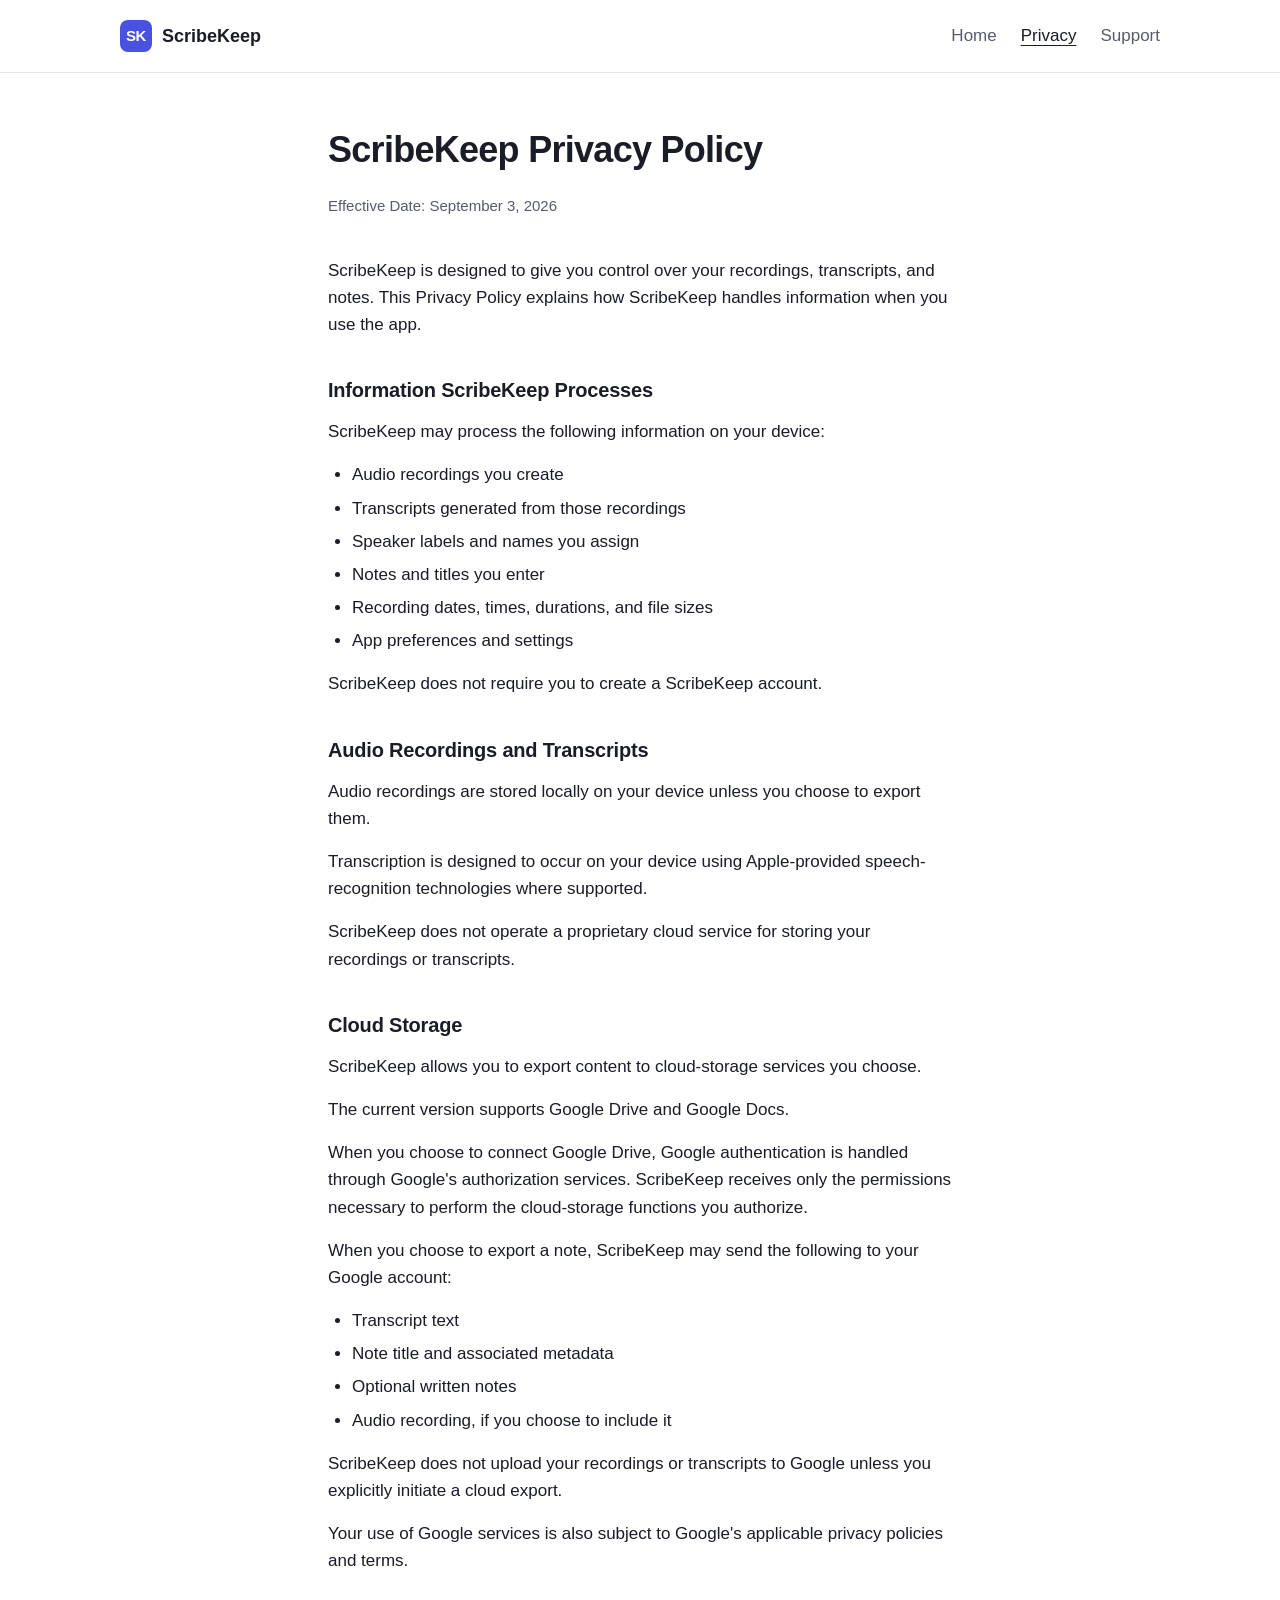
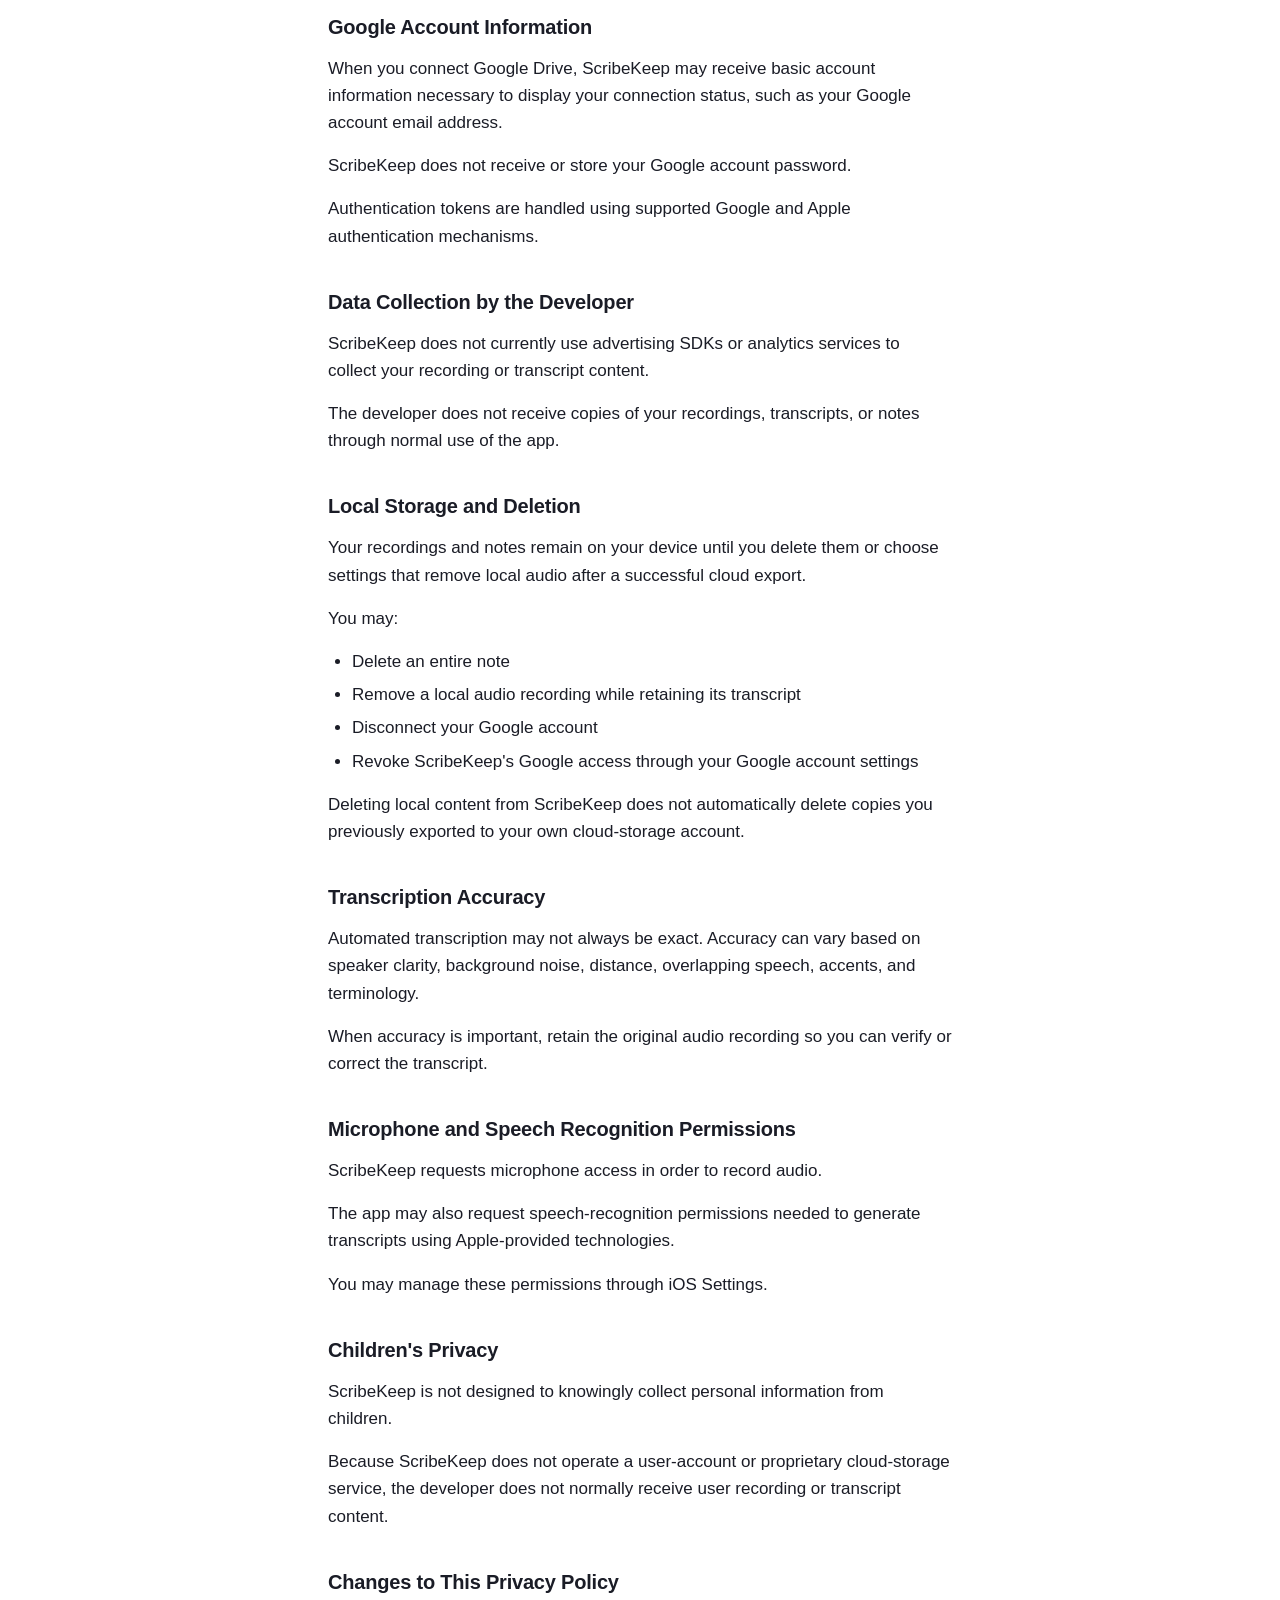
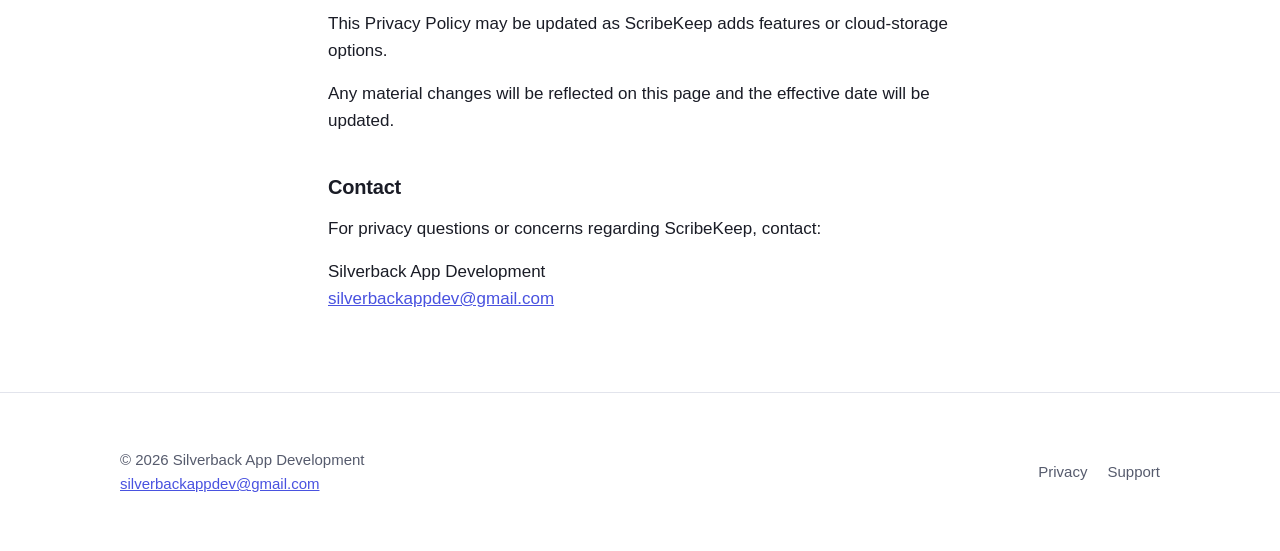
==== privacy/index.html @ 13b3b916 "Add ScribeKeep public GitHub Pages site Static HTML/CSS site with homepage, privacy policy, and supp" ====
<!DOCTYPE html>
<html lang="en">
<head>
<meta charset="UTF-8">
<meta name="viewport" content="width=device-width, initial-scale=1">
<title>ScribeKeep Privacy Policy</title>
<meta name="description" content="ScribeKeep Privacy Policy — how ScribeKeep handles recordings, transcripts, and optional cloud exports.">
<link rel="canonical" href="https://scribekeep.github.io/privacy/">
<link rel="stylesheet" href="../assets/style.css">
</head>
<body>
<a class="skip-link" href="#main">Skip to content</a>

<header class="site-header">
  <div class="container">
    <a class="brand" href="../">
      <span class="brand-mark" aria-hidden="true">SK</span>
      <span>ScribeKeep</span>
    </a>
    <nav class="site-nav" aria-label="Primary">
      <ul>
        <li><a href="../">Home</a></li>
        <li><a href="../privacy/" aria-current="page">Privacy</a></li>
        <li><a href="../support/">Support</a></li>
      </ul>
    </nav>
  </div>
</header>

<main id="main">
  <div class="page-header">
    <div class="prose">
      <h1>ScribeKeep Privacy Policy</h1>
      <p class="effective-date">Effective Date: September 3, 2026</p>
    </div>
  </div>

  <div class="prose-content">
    <div class="prose">

      <p>ScribeKeep is designed to give you control over your recordings, transcripts, and notes. This Privacy Policy explains how ScribeKeep handles information when you use the app.</p>

      <h2>Information ScribeKeep Processes</h2>
      <p>ScribeKeep may process the following information on your device:</p>
      <ul>
        <li>Audio recordings you create</li>
        <li>Transcripts generated from those recordings</li>
        <li>Speaker labels and names you assign</li>
        <li>Notes and titles you enter</li>
        <li>Recording dates, times, durations, and file sizes</li>
        <li>App preferences and settings</li>
      </ul>
      <p>ScribeKeep does not require you to create a ScribeKeep account.</p>

      <h2>Audio Recordings and Transcripts</h2>
      <p>Audio recordings are stored locally on your device unless you choose to export them.</p>
      <p>Transcription is designed to occur on your device using Apple-provided speech-recognition technologies where supported.</p>
      <p>ScribeKeep does not operate a proprietary cloud service for storing your recordings or transcripts.</p>

      <h2>Cloud Storage</h2>
      <p>ScribeKeep allows you to export content to cloud-storage services you choose.</p>
      <p>The current version supports Google Drive and Google Docs.</p>
      <p>When you choose to connect Google Drive, Google authentication is handled through Google's authorization services. ScribeKeep receives only the permissions necessary to perform the cloud-storage functions you authorize.</p>
      <p>When you choose to export a note, ScribeKeep may send the following to your Google account:</p>
      <ul>
        <li>Transcript text</li>
        <li>Note title and associated metadata</li>
        <li>Optional written notes</li>
        <li>Audio recording, if you choose to include it</li>
      </ul>
      <p>ScribeKeep does not upload your recordings or transcripts to Google unless you explicitly initiate a cloud export.</p>
      <p>Your use of Google services is also subject to Google's applicable privacy policies and terms.</p>

      <h2>Google Account Information</h2>
      <p>When you connect Google Drive, ScribeKeep may receive basic account information necessary to display your connection status, such as your Google account email address.</p>
      <p>ScribeKeep does not receive or store your Google account password.</p>
      <p>Authentication tokens are handled using supported Google and Apple authentication mechanisms.</p>

      <h2>Data Collection by the Developer</h2>
      <p>ScribeKeep does not currently use advertising SDKs or analytics services to collect your recording or transcript content.</p>
      <p>The developer does not receive copies of your recordings, transcripts, or notes through normal use of the app.</p>

      <h2>Local Storage and Deletion</h2>
      <p>Your recordings and notes remain on your device until you delete them or choose settings that remove local audio after a successful cloud export.</p>
      <p>You may:</p>
      <ul>
        <li>Delete an entire note</li>
        <li>Remove a local audio recording while retaining its transcript</li>
        <li>Disconnect your Google account</li>
        <li>Revoke ScribeKeep's Google access through your Google account settings</li>
      </ul>
      <p>Deleting local content from ScribeKeep does not automatically delete copies you previously exported to your own cloud-storage account.</p>

      <h2>Transcription Accuracy</h2>
      <p>Automated transcription may not always be exact. Accuracy can vary based on speaker clarity, background noise, distance, overlapping speech, accents, and terminology.</p>
      <p>When accuracy is important, retain the original audio recording so you can verify or correct the transcript.</p>

      <h2>Microphone and Speech Recognition Permissions</h2>
      <p>ScribeKeep requests microphone access in order to record audio.</p>
      <p>The app may also request speech-recognition permissions needed to generate transcripts using Apple-provided technologies.</p>
      <p>You may manage these permissions through iOS Settings.</p>

      <h2>Children's Privacy</h2>
      <p>ScribeKeep is not designed to knowingly collect personal information from children.</p>
      <p>Because ScribeKeep does not operate a user-account or proprietary cloud-storage service, the developer does not normally receive user recording or transcript content.</p>

      <h2>Changes to This Privacy Policy</h2>
      <p>This Privacy Policy may be updated as ScribeKeep adds features or cloud-storage options.</p>
      <p>Any material changes will be reflected on this page and the effective date will be updated.</p>

      <h2>Contact</h2>
      <p>For privacy questions or concerns regarding ScribeKeep, contact:</p>
      <p>Silverback App Development<br>
      <a href="mailto:silverbackappdev@gmail.com">silverbackappdev@gmail.com</a></p>

    </div>
  </div>
</main>

<footer class="site-footer">
  <div class="container">
    <p>© 2026 Silverback App Development<br>
    <a href="mailto:silverbackappdev@gmail.com">silverbackappdev@gmail.com</a></p>
    <ul class="footer-links">
      <li><a href="../privacy/">Privacy</a></li>
      <li><a href="../support/">Support</a></li>
    </ul>
  </div>
</footer>

</body>
</html>
---- assets/style.css ----
/* ScribeKeep — static site styles
   System font stack, semantic light/dark colors, no external dependencies. */

:root {
  --bg: #ffffff;
  --surface: #f6f7fb;
  --fg: #1a1c26;
  --fg-secondary: #565b6d;
  --accent: #4952e0;
  --accent-hover: #3a41c4;
  --accent-contrast: #ffffff;
  --border: #e2e4ec;
  --focus-ring: #4952e0;

  --max-wide: 68rem;
  --max-narrow: 42rem;
}

@media (prefers-color-scheme: dark) {
  :root {
    --bg: #0f1117;
    --surface: #171a24;
    --fg: #e9eaf2;
    --fg-secondary: #a4a9bd;
    --accent: #8b93f5;
    --accent-hover: #a5acf7;
    --accent-contrast: #12131c;
    --border: #2a2e3d;
    --focus-ring: #8b93f5;
  }
}

* {
  box-sizing: border-box;
}

html {
  color-scheme: light dark;
  -webkit-text-size-adjust: 100%;
}

body {
  margin: 0;
  background: var(--bg);
  color: var(--fg);
  font-family: -apple-system, BlinkMacSystemFont, "Segoe UI", Roboto, Helvetica, Arial, sans-serif;
  line-height: 1.6;
  font-size: 1.0625rem;
  -webkit-font-smoothing: antialiased;
}

a {
  color: var(--accent);
}

a:hover {
  color: var(--accent-hover);
}

:focus-visible {
  outline: 3px solid var(--focus-ring);
  outline-offset: 2px;
  border-radius: 2px;
}

.skip-link {
  position: absolute;
  left: -999px;
  top: auto;
  background: var(--accent);
  color: var(--accent-contrast);
  padding: 0.75rem 1.25rem;
  border-radius: 0.375rem;
  z-index: 100;
}

.skip-link:focus {
  left: 1rem;
  top: 1rem;
}

/* Header / navigation */

.site-header {
  border-bottom: 1px solid var(--border);
}

.site-header .container {
  display: flex;
  align-items: center;
  justify-content: space-between;
  padding-top: 1.25rem;
  padding-bottom: 1.25rem;
  gap: 1rem;
  flex-wrap: wrap;
}

.brand {
  display: flex;
  align-items: center;
  gap: 0.625rem;
  text-decoration: none;
  color: var(--fg);
  font-weight: 600;
  font-size: 1.125rem;
}

.brand:hover {
  color: var(--fg);
}

.brand-mark {
  display: inline-flex;
  align-items: center;
  justify-content: center;
  width: 2rem;
  height: 2rem;
  border-radius: 0.5rem;
  background: var(--accent);
  color: var(--accent-contrast);
  font-weight: 700;
  font-size: 0.9375rem;
  letter-spacing: -0.02em;
  flex-shrink: 0;
}

.site-nav ul {
  display: flex;
  gap: 1.5rem;
  list-style: none;
  margin: 0;
  padding: 0;
}

.site-nav a {
  text-decoration: none;
  color: var(--fg-secondary);
  font-weight: 500;
}

.site-nav a:hover {
  color: var(--fg);
}

.site-nav a[aria-current="page"] {
  color: var(--fg);
  text-decoration: underline;
  text-underline-offset: 0.25rem;
}

/* Layout */

.container {
  max-width: var(--max-wide);
  margin: 0 auto;
  padding: 0 1.5rem;
}

.prose {
  max-width: var(--max-narrow);
  margin: 0 auto;
  padding: 0 1.5rem;
}

main {
  display: block;
}

/* Hero */

.hero {
  padding: 4rem 0 3rem;
  text-align: center;
}

.hero h1 {
  font-size: clamp(2rem, 5vw, 2.75rem);
  margin: 0 0 0.5rem;
  letter-spacing: -0.02em;
}

.tagline {
  font-size: 1.25rem;
  color: var(--fg-secondary);
  margin: 0 0 1.75rem;
}

.hero p.lead {
  max-width: 40rem;
  margin: 0 auto 1rem;
  font-size: 1.0625rem;
  color: var(--fg-secondary);
}

.hero p.lead.emphasis {
  color: var(--fg);
  font-weight: 500;
}

.hero-actions {
  display: flex;
  gap: 0.875rem;
  justify-content: center;
  flex-wrap: wrap;
  margin-top: 2rem;
}

/* Buttons */

.btn {
  display: inline-block;
  padding: 0.75rem 1.5rem;
  border-radius: 0.5rem;
  text-decoration: none;
  font-weight: 600;
  border: 1px solid transparent;
}

.btn-primary {
  background: var(--accent);
  color: var(--accent-contrast);
}

.btn-primary:hover {
  background: var(--accent-hover);
  color: var(--accent-contrast);
}

.btn-secondary {
  background: transparent;
  color: var(--fg);
  border-color: var(--border);
}

.btn-secondary:hover {
  border-color: var(--accent);
  color: var(--fg);
}

/* Sections */

section {
  padding: 3rem 0;
  border-top: 1px solid var(--border);
}

section h2 {
  font-size: 1.625rem;
  margin: 0 0 0.5rem;
  letter-spacing: -0.01em;
}

section > .container > p.section-intro {
  color: var(--fg-secondary);
  margin: 0 0 2rem;
  max-width: 40rem;
}

.card-grid {
  display: grid;
  grid-template-columns: repeat(auto-fit, minmax(15rem, 1fr));
  gap: 1.25rem;
  margin-top: 1.75rem;
}

.card {
  background: var(--surface);
  border: 1px solid var(--border);
  border-radius: 0.75rem;
  padding: 1.5rem;
}

.card h3 {
  margin: 0 0 0.5rem;
  font-size: 1.0625rem;
}

.card p {
  margin: 0;
  color: var(--fg-secondary);
}

/* Prose content (privacy / support pages) */

.page-header {
  padding: 3rem 0 1.5rem;
}

.page-header h1 {
  font-size: clamp(1.75rem, 4vw, 2.25rem);
  margin: 0 0 0.5rem;
  letter-spacing: -0.02em;
}

.page-header .tagline {
  font-size: 1.0625rem;
  margin-bottom: 0;
}

.effective-date {
  color: var(--fg-secondary);
  font-size: 0.9375rem;
}

.prose-content {
  padding-bottom: 4rem;
}

.prose-content h2 {
  font-size: 1.25rem;
  margin: 2.25rem 0 0.75rem;
  letter-spacing: -0.01em;
}

.prose-content h2:first-child {
  margin-top: 0;
}

.prose-content p {
  margin: 0 0 1rem;
}

.prose-content ul,
.prose-content ol {
  margin: 0 0 1rem;
  padding-left: 1.5rem;
}

.prose-content li {
  margin-bottom: 0.375rem;
}

.prose-content .note {
  background: var(--surface);
  border: 1px solid var(--border);
  border-radius: 0.5rem;
  padding: 1rem 1.25rem;
  margin: 1.5rem 0;
}

.prose-content .note p:last-child {
  margin-bottom: 0;
}

/* Footer */

.site-footer {
  border-top: 1px solid var(--border);
  padding: 2.5rem 0;
  color: var(--fg-secondary);
  font-size: 0.9375rem;
}

.site-footer .container {
  display: flex;
  flex-wrap: wrap;
  gap: 0.5rem 1.5rem;
  align-items: center;
  justify-content: space-between;
}

.footer-links {
  display: flex;
  gap: 1.25rem;
  list-style: none;
  margin: 0;
  padding: 0;
}

.footer-links a {
  color: var(--fg-secondary);
  text-decoration: none;
}

.footer-links a:hover {
  color: var(--fg);
  text-decoration: underline;
}

@media (max-width: 40rem) {
  .site-footer .container {
    flex-direction: column;
    align-items: flex-start;
    text-align: left;
  }
}
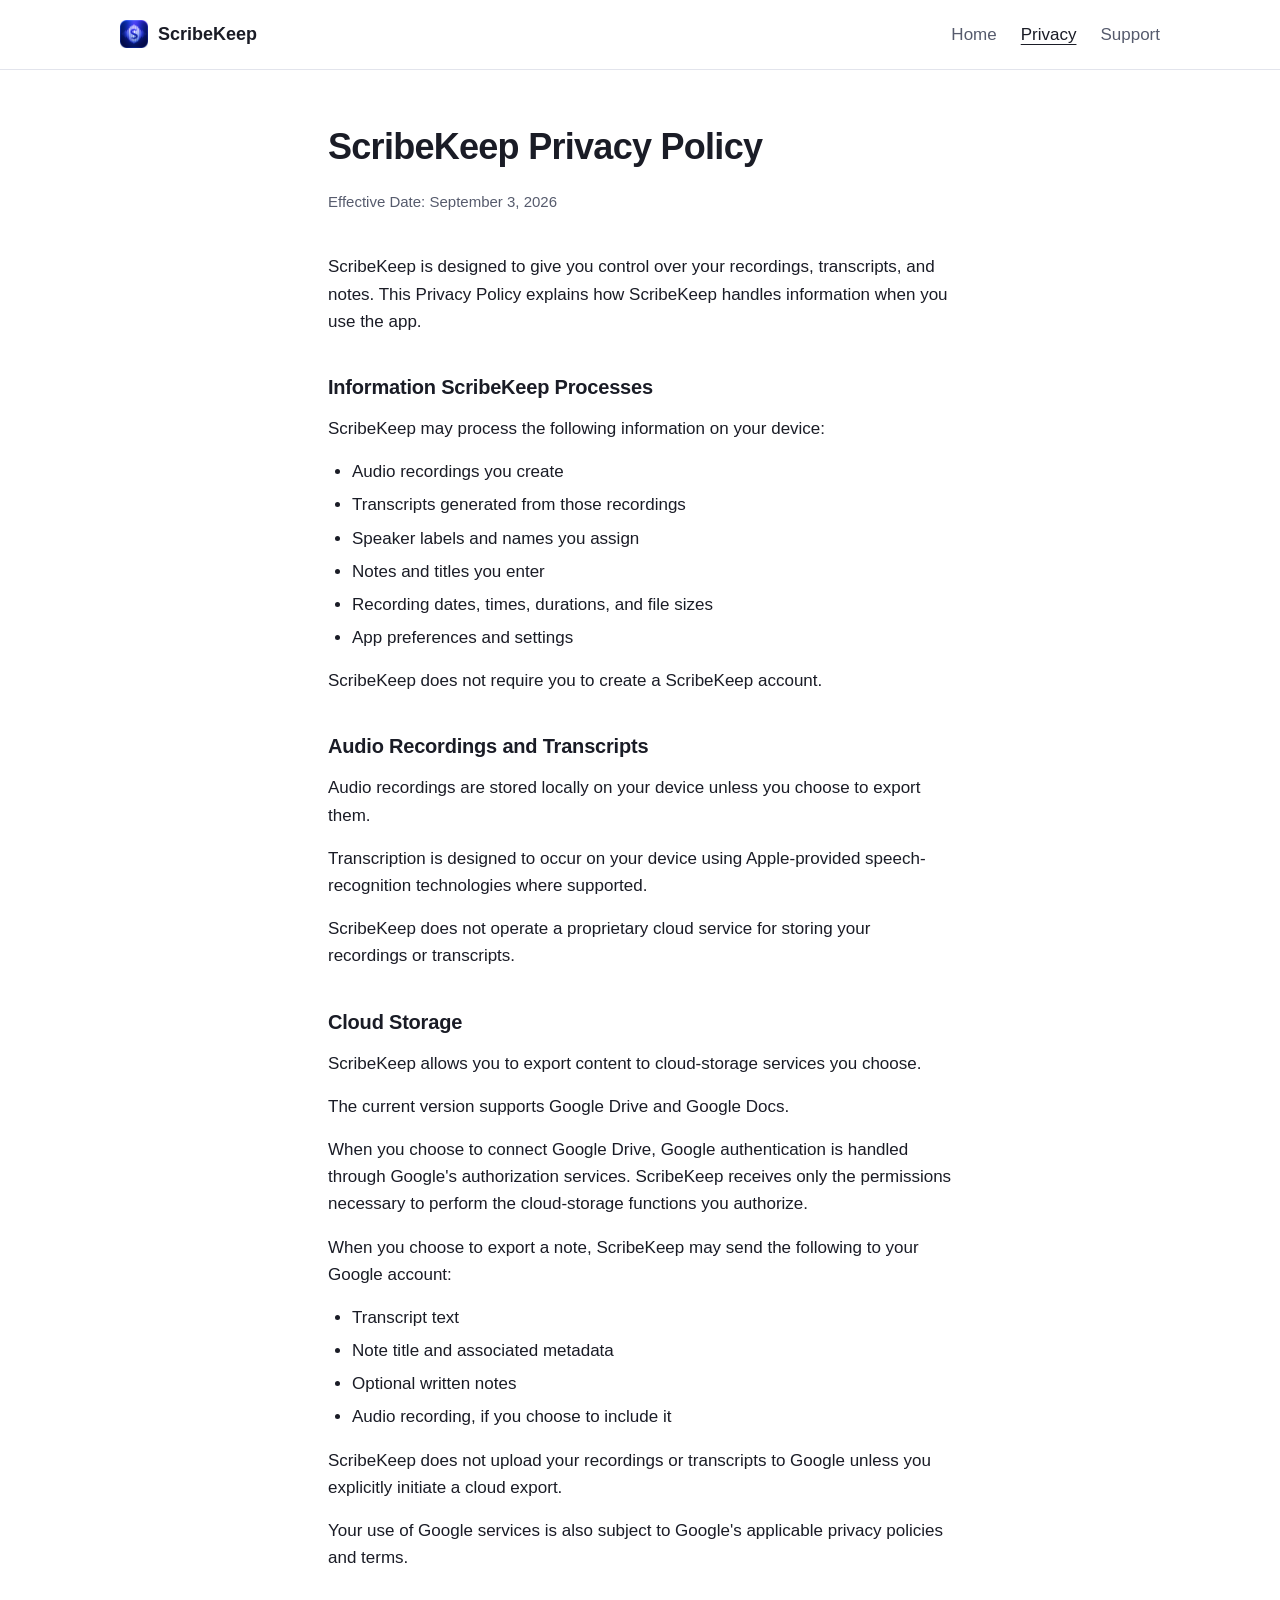
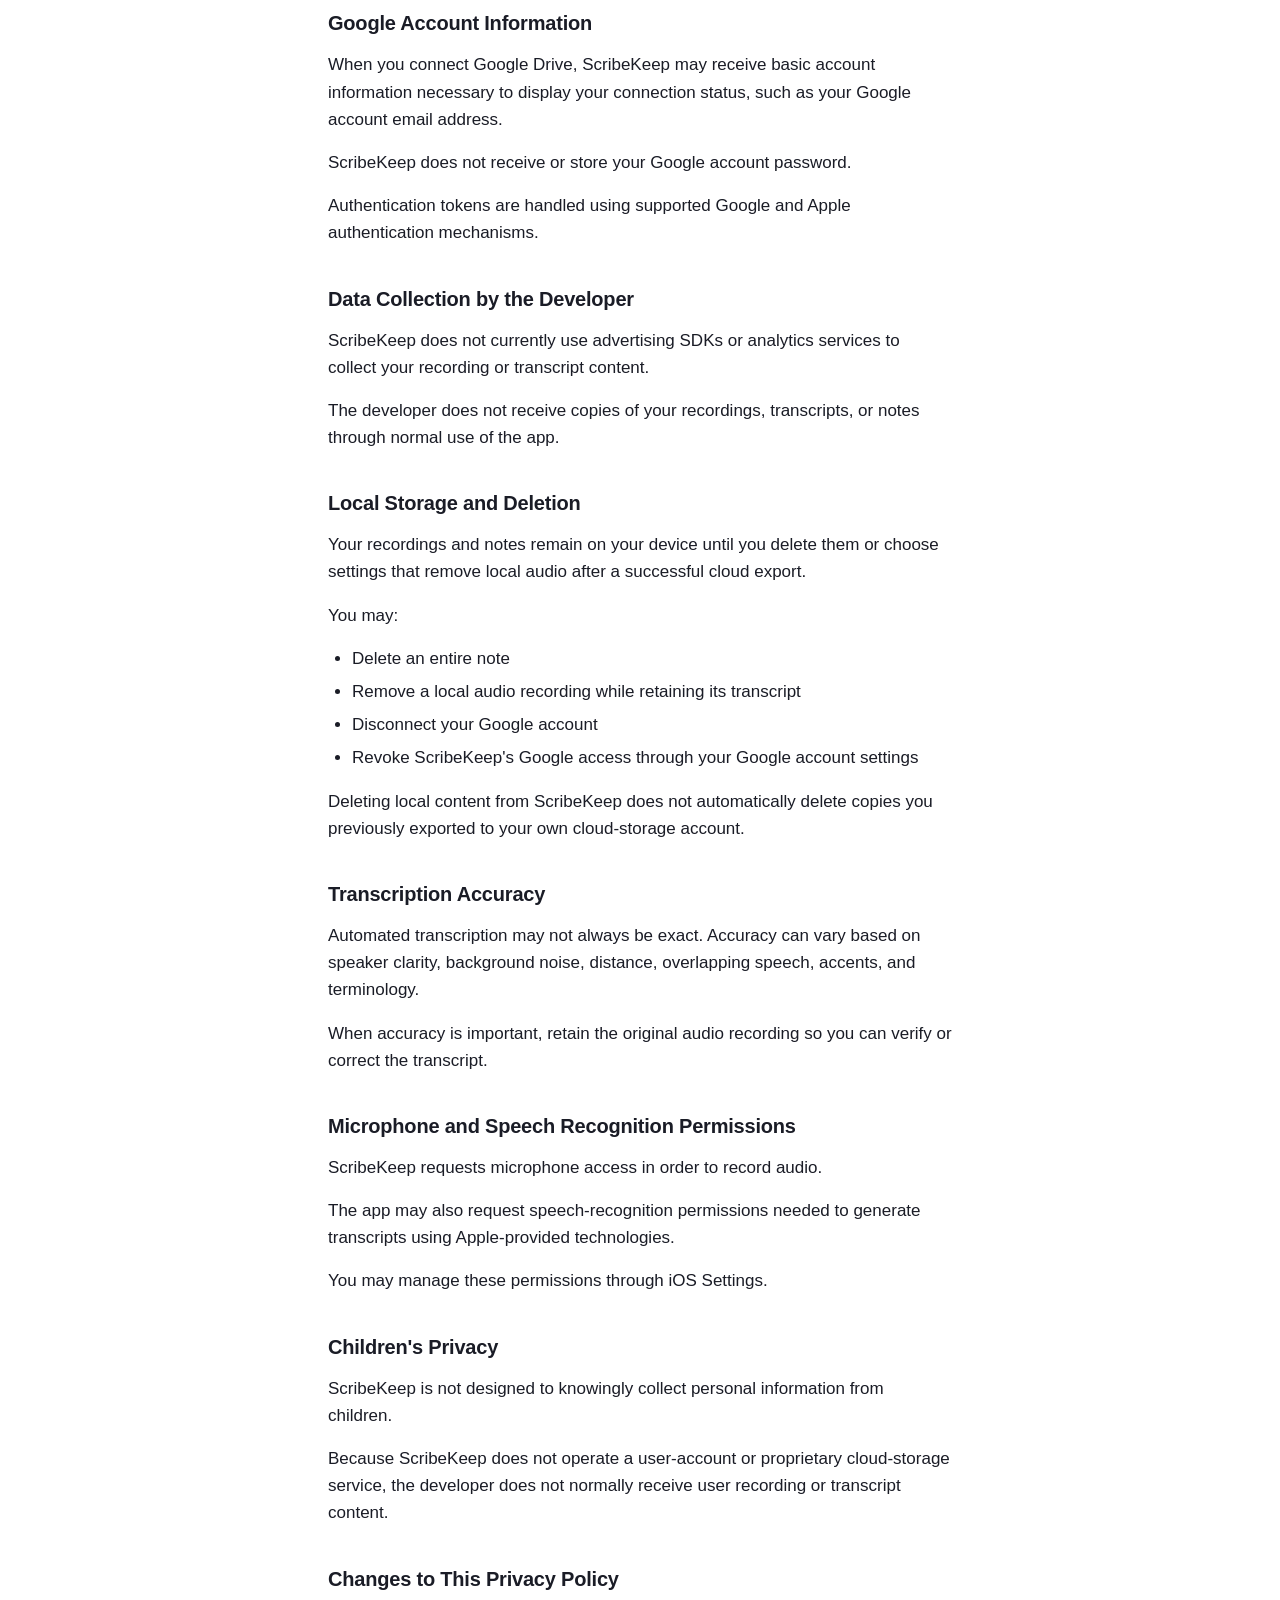
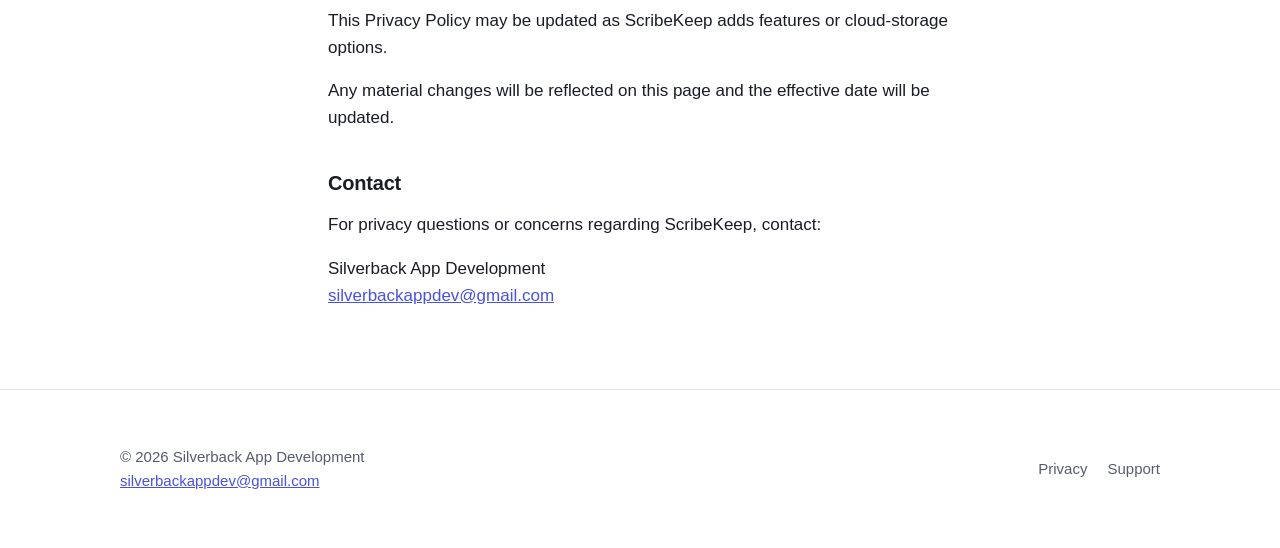
==== commit ae4eee9a: "Add approved ScribeKeep app icon to site branding Copy the approved master icon into assets/, derive" ====
--- a/privacy/index.html
+++ b/privacy/index.html
@@ -7,6 +7,9 @@
 <meta name="description" content="ScribeKeep Privacy Policy — how ScribeKeep handles recordings, transcripts, and optional cloud exports.">
 <link rel="canonical" href="https://scribekeep.github.io/privacy/">
 <link rel="stylesheet" href="../assets/style.css">
+<link rel="icon" type="image/png" sizes="32x32" href="../assets/favicon-32x32.png">
+<link rel="icon" type="image/png" sizes="16x16" href="../assets/favicon-16x16.png">
+<link rel="apple-touch-icon" sizes="180x180" href="../assets/apple-touch-icon.png">
 </head>
 <body>
 <a class="skip-link" href="#main">Skip to content</a>
@@ -14,7 +17,7 @@
 <header class="site-header">
   <div class="container">
     <a class="brand" href="../">
-      <span class="brand-mark" aria-hidden="true">SK</span>
+      <img class="brand-mark" src="../assets/scribekeep-icon.png" alt="" width="28" height="28">
       <span>ScribeKeep</span>
     </a>
     <nav class="site-nav" aria-label="Primary">
--- a/assets/style.css
+++ b/assets/style.css
@@ -110,17 +110,9 @@
 }
 
 .brand-mark {
-  display: inline-flex;
-  align-items: center;
-  justify-content: center;
-  width: 2rem;
-  height: 2rem;
-  border-radius: 0.5rem;
-  background: var(--accent);
-  color: var(--accent-contrast);
-  font-weight: 700;
-  font-size: 0.9375rem;
-  letter-spacing: -0.02em;
+  display: block;
+  width: 1.75rem;
+  height: 1.75rem;
   flex-shrink: 0;
 }
 
@@ -171,6 +163,13 @@
 .hero {
   padding: 4rem 0 3rem;
   text-align: center;
+}
+
+.hero-icon {
+  display: block;
+  width: clamp(80px, 22vw, 128px);
+  height: auto;
+  margin: 0 auto 1.25rem;
 }
 
 .hero h1 {
